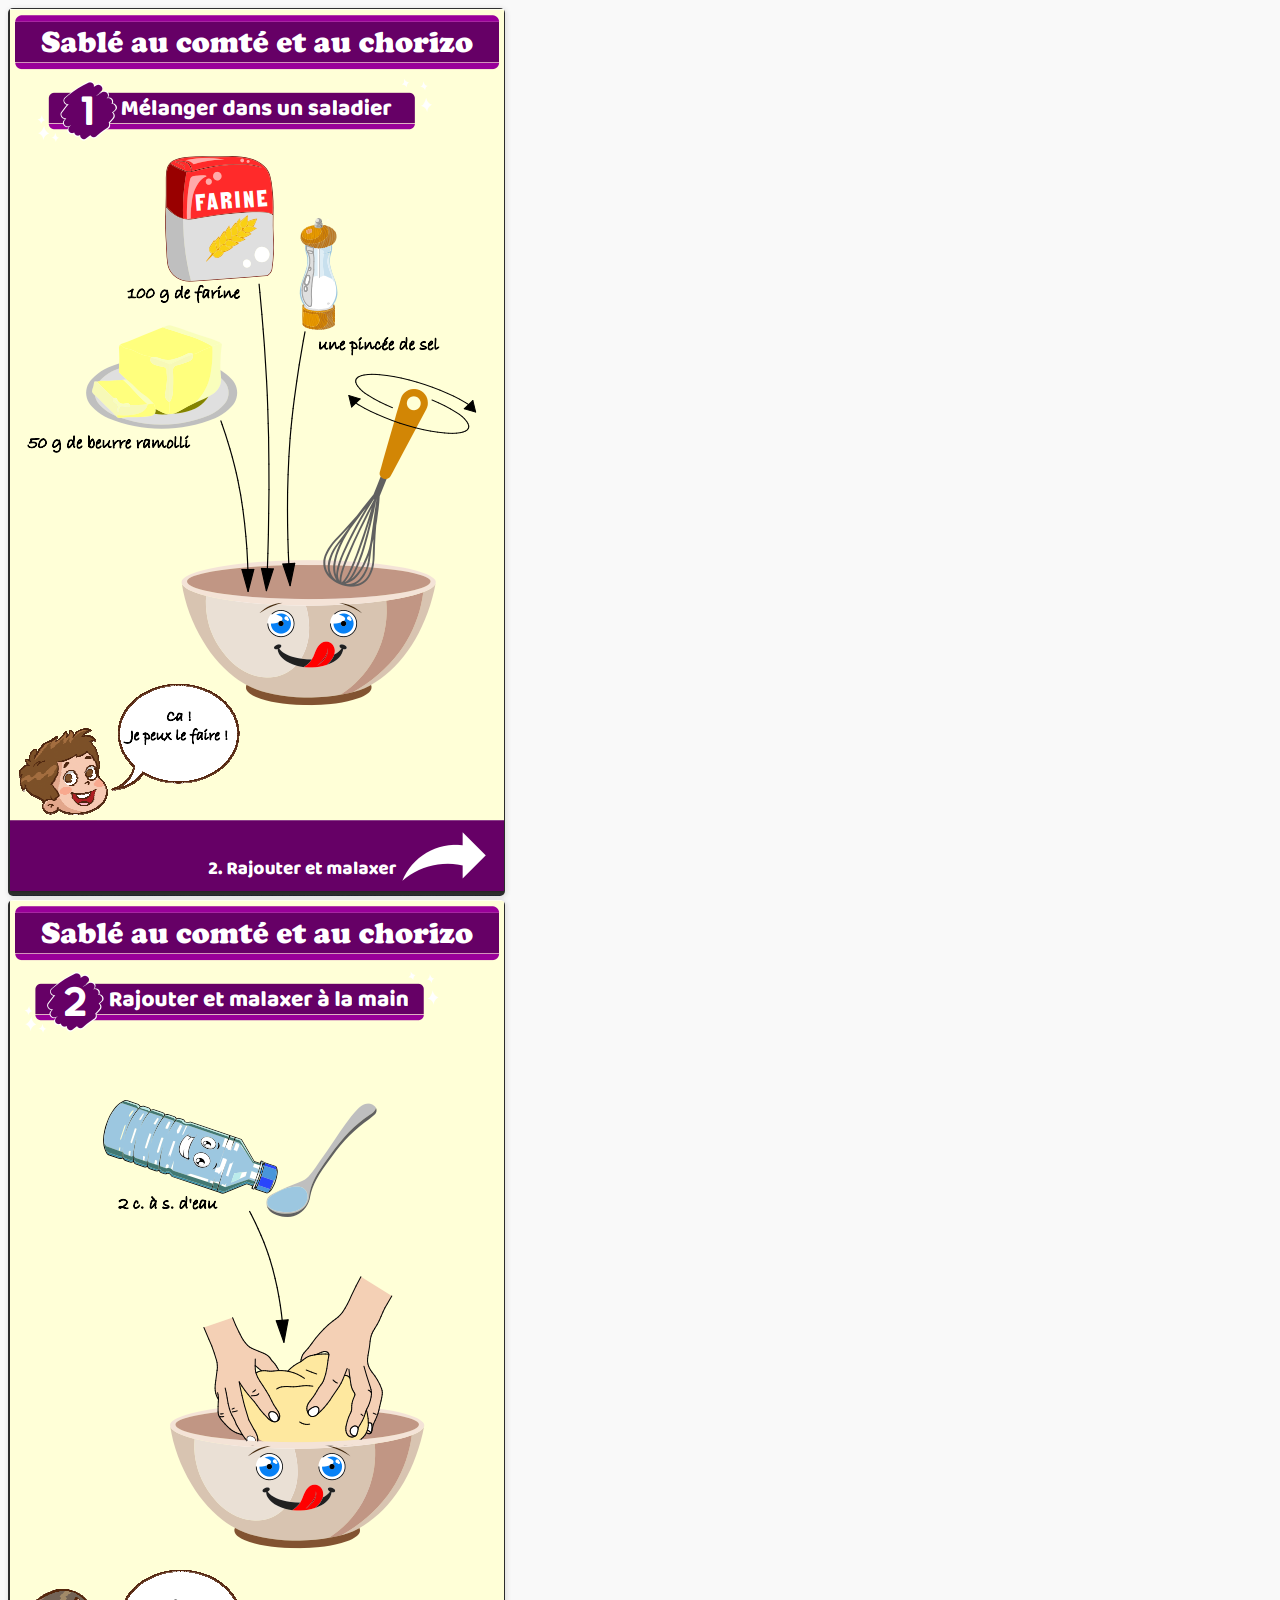
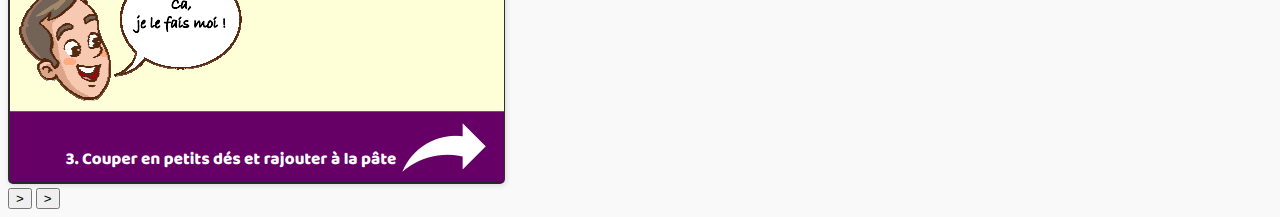
==== carousel.html @ cb6f9deb "no bootstrap carousel added" ====
<!DOCTYPE html>
<html lang="en">
  <head>
    <meta charset="utf-8" />
    <meta
      name="viewport"
      content="width=device-width, initial-scale=1, shrink-to-fit=no"
    />
    <meta name="description" content="" />
    <meta name="author" content="" />
    <title>KidKitchen</title>
    <link href="https://cdn.jsdelivr.net/npm/bootstrap@5.2.3/dist/css/bootstrap.min.css" rel="stylesheet" integrity="sha384-rbsA2VBKQhggwzxH7pPCaAqO46MgnOM80zW1RWuH61DGLwZJEdK2Kadq2F9CUG65" crossorigin="anonymous">
    <link href="carousel.css" rel="stylesheet" />
  </head>
  <body>

    <!-- slider container -->
    <div class="slider">

        <!-- slide 1 -->
        <div class="slide">
          <img
            src="images/page2.PNG"
            alt=""
          />
        </div>
  
         <!-- slide 2 -->
        <div class="slide">
          <img src="images/page3.PNG" alt="" />
        </div>
  
         <!-- Control buttons -->
        <button class="btn btn-next">></button>
        <button class="btn btn-prev">></button>
    </div>

  </body>
</html>
---- carousel.css ----
/* GLOBAL STYLES
-------------------------------------------------- */
/* Padding below the footer and lighter body text */

@import url(https://fonts.googleapis.com/css?family=Raleway);
body {
  background: #f9f9f9;
  font-size: 16px;
  font-family: "Raleway", sans-serif;
}

@media (min-width: 40em) {
  .container {
    margin-top: 10px;
  }
}

@media (min-width: 62em) {
  .container {
    margin-top: 10px;
    width: 60%;
    height: auto;
  }
}

.card {
  background-color: #660066;
  color: white;
  text-align: center;
}
.title {
  color: #1a1a1a;
  text-align: center;
  margin-bottom: 10px;
}
.footer-recette {
  background-color: #660066;
  text-align: right;
}
.footer-recette img {
  width: 20%;
  height: auto;
}
.footer-recette .goto {
  margin-top: 10px;
  color: white;
}
.content {
  position: relative;
  width: 100%;
  max-width: 400px;
  margin: 10px;
  overflow: hidden;
}
.content .content-overlay {
  background: rgba(0, 0, 0, 0.7);
  position: absolute;
  height: 100%;
  width: 100%;
  left: 0;
  top: 0;
  bottom: 0;
  right: 0;
  opacity: 0;
  -webkit-transition: all 0.4s ease-in-out 0s;
  -moz-transition: all 0.4s ease-in-out 0s;
  transition: all 0.4s ease-in-out 0s;
}
.content:hover .content-overlay {
  opacity: 1;
}
.content-image {
  width: 100%;
}
img {
  box-shadow: 1px 1px 5px 1px rgba(0, 0, 0, 0.1);
  border-radius: 5px;
}
.content-legend {
  text-align: center;
}
.content-details {
  position: absolute;
  text-align: center;
  padding-left: 1em;
  padding-right: 1em;
  width: 100%;
  top: 50%;
  left: 50%;
  opacity: 0;
  -webkit-transform: translate(-50%, -50%);
  -moz-transform: translate(-50%, -50%);
  transform: translate(-50%, -50%);
  -webkit-transition: all 0.3s ease-in-out 0s;
  -moz-transition: all 0.3s ease-in-out 0s;
  transition: all 0.3s ease-in-out 0s;
}
.content:hover .content-details {
  top: 50%;
  left: 50%;
  opacity: 1;
}
.content-details h3 {
  color: #fff;
  font-weight: 500;
  letter-spacing: 0.15em;
  margin-bottom: 0.5em;
  text-transform: uppercase;
}
.content-details p {
  color: #fff;
  font-size: 0.8em;
}

/* CUSTOMIZE THE CAROUSEL
-------------------------------------------------- */

/* Carousel base class */
.carousel {
  margin-bottom: 4rem;
}
/* Since positioning the image, we need to help out the caption */
.carousel-caption {
  bottom: 3rem;
  color: black;
  z-index: 10;
}

/* Declare heights because of positioning of img element */
.carousel-item {
  height: 32rem;
  background-color: white;
}
.carousel-item > img {
  position: absolute;
  top: 0;
  left: 0;
  min-width: 100%;
  height: 32rem;
}

/* MARKETING CONTENT
-------------------------------------------------- */

/* Center align the text within the three columns below the carousel */
.marketing .col-lg-4 {
  margin-bottom: 1.5rem;
  text-align: center;
}
.marketing h2 {
  font-weight: 400;
}
.marketing .col-lg-4 p {
  margin-right: 0.75rem;
  margin-left: 0.75rem;
}

/* Featurettes
------------------------- */

.featurette-divider {
  margin: 5rem 0; /* Space out the Bootstrap <hr> more */
}

/* Thin out the marketing headings */
.featurette-heading {
  font-weight: 300;
  line-height: 1;
  letter-spacing: -0.05rem;
}

/* RESPONSIVE CSS
-------------------------------------------------- */

@media (min-width: 40em) {
  /* Bump up size of carousel content */
  .carousel-caption p {
    margin-bottom: 1.25rem;
    font-size: 1.25rem;
    line-height: 1.4;
  }

  .featurette-heading {
    font-size: 50px;
  }
}

@media (min-width: 62em) {
  .featurette-heading {
    margin-top: 7rem;
  }
}
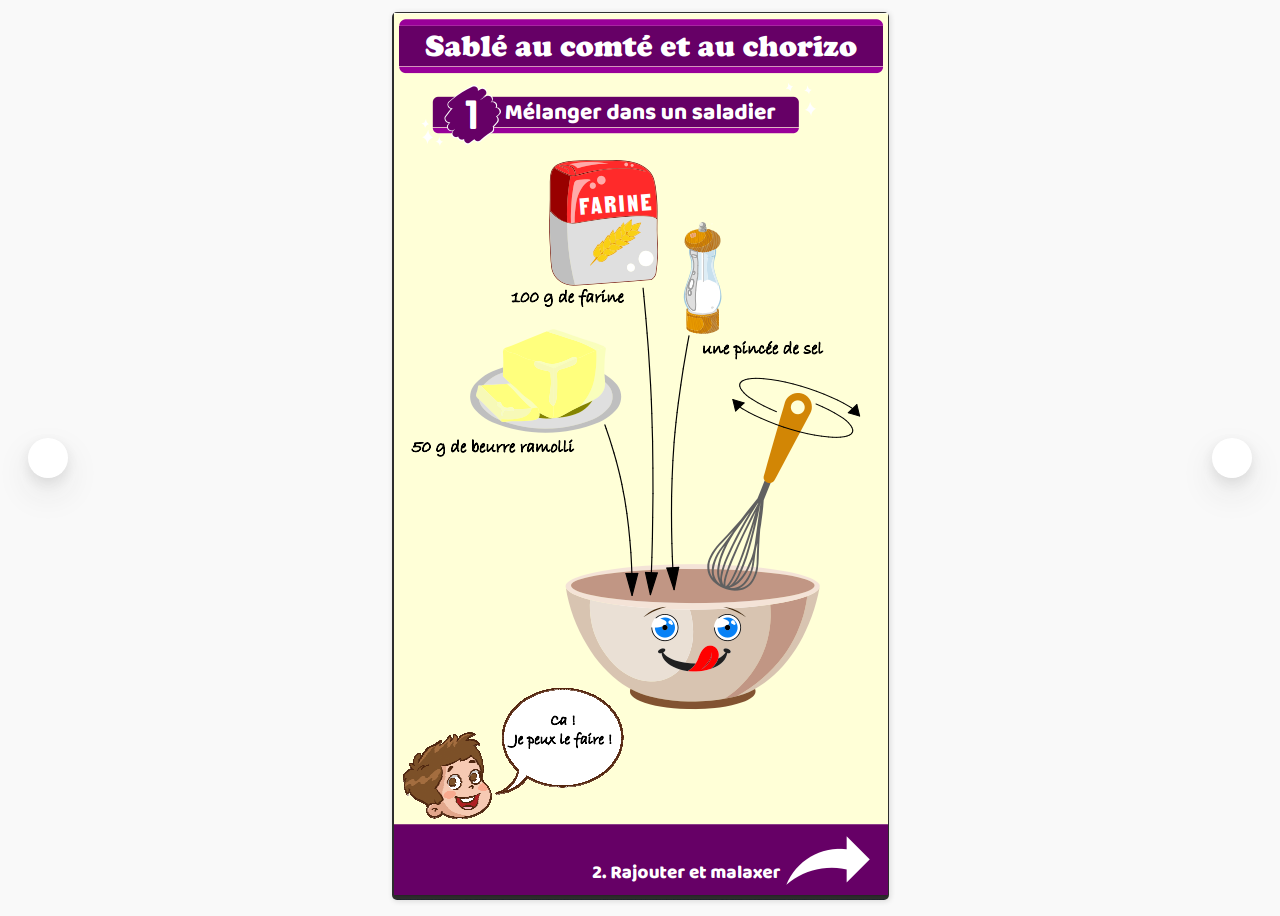
==== commit ed4fef74: "WIP caroussel" ====
--- a/carousel.html
+++ b/carousel.html
@@ -11,28 +11,43 @@
     <title>KidKitchen</title>
     <link href="https://cdn.jsdelivr.net/npm/bootstrap@5.2.3/dist/css/bootstrap.min.css" rel="stylesheet" integrity="sha384-rbsA2VBKQhggwzxH7pPCaAqO46MgnOM80zW1RWuH61DGLwZJEdK2Kadq2F9CUG65" crossorigin="anonymous">
     <link href="carousel.css" rel="stylesheet" />
+    <link href="carou.css" rel="stylesheet" />
+    <script src="carousel.js"></script>
   </head>
   <body>
 
     <!-- slider container -->
-    <div class="slider">
-
-        <!-- slide 1 -->
+    <div class="slider" >
+      <div class="slides" id="carousel">
+        
         <div class="slide">
-          <img
-            src="images/page2.PNG"
-            alt=""
-          />
+          <img src="images/page2.PNG" alt="" />
         </div>
   
-         <!-- slide 2 -->
         <div class="slide">
           <img src="images/page3.PNG" alt="" />
         </div>
-  
-         <!-- Control buttons -->
-        <button class="btn btn-next">></button>
-        <button class="btn btn-prev">></button>
+
+        <div class="slide">
+          <img src="images/page4.PNG" alt="" />
+        </div>
+
+        <div class="slide">
+          <img src="images/page5.PNG" alt="" />
+        </div>
+
+        <div class="slide">
+          <img src="images/page6.PNG" alt="" />
+        </div>
+
+        <div class="slide">
+          <img src="images/page7.PNG" alt="" />
+        </div>
+
+        <div class="slide">
+          <img src="images/page8.PNG" alt="" />
+        </div>
+      </div>
     </div>
 
   </body>
--- a/carousel.css
+++ b/carousel.css
@@ -7,6 +7,10 @@
   background: #f9f9f9;
   font-size: 16px;
   font-family: "Raleway", sans-serif;
+  
+  height: 100vh;
+  display: grid;
+  place-items: center;
 }
 
 @media (min-width: 40em) {
@@ -115,28 +119,50 @@
 /* CUSTOMIZE THE CAROUSEL
 -------------------------------------------------- */
 
-/* Carousel base class */
-.carousel {
-  margin-bottom: 4rem;
-}
-/* Since positioning the image, we need to help out the caption */
-.carousel-caption {
-  bottom: 3rem;
-  color: black;
-  z-index: 10;
-}
-
-/* Declare heights because of positioning of img element */
-.carousel-item {
-  height: 32rem;
-  background-color: white;
-}
-.carousel-item > img {
-  position: absolute;
-  top: 0;
-  left: 0;
-  min-width: 100%;
-  height: 32rem;
+.carou{
+    position: relative;
+}
+
+.carou__container{
+    transition: transform 0.3s;
+    transform: translate3d(0, 0, 0);
+}
+
+.carou__container::after{
+    width: 100%;
+    content:'';
+    clear: both;
+    display: table;
+}
+
+.carou__item{
+    float: left;
+    text-align: center;
+}
+
+.caroussel__next, .caroussel__previous{
+    position: absolute;
+    width: 40px;
+    height: 40px;
+    background: #FFF center center no-repeat;
+    background-size: 20px 20px;
+    border-radius: 50%;
+    top: 50%;
+    margin-top: -20px;
+    right: 20px;
+    box-shadow: 0 15px 35px #3232321a,0 5px 15px #0000001a;
+    cursor: pointer;
+    transition: transform 0.3s;
+}
+
+.caroussel__next:hover, .caroussel__previous:hover{
+    transform: scale(1.2);
+
+}
+
+.caroussel__previous{
+    right: auto;
+    left: 20px;
 }
 
 /* MARKETING CONTENT
